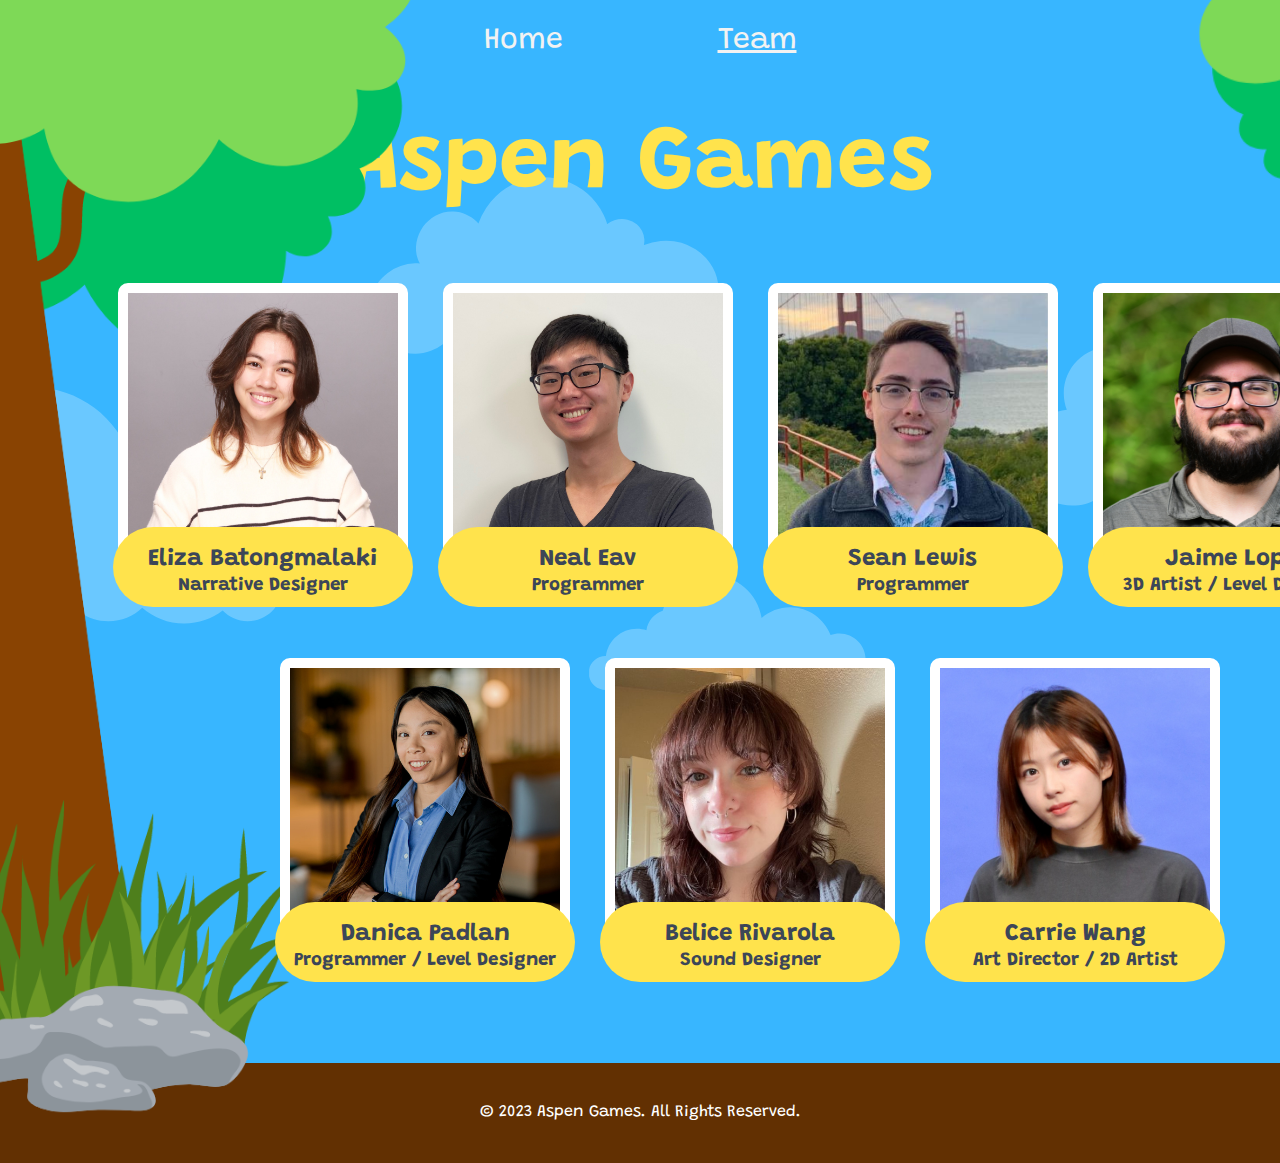
==== contact.html @ 2b208ebf "moved source files outside of src" ====
<!DOCTYPE html>
<html lang="en">
<head>
    <meta charset="UTF-8">
    <title>Featherbound</title>

    <!-- Links CSS stylesheet to this HTML page-->
    <link rel="stylesheet" type="text/css" href="style.css">
    <link rel="preconnect" href="https://fonts.googleapis.com">
    <link rel="preconnect" href="https://fonts.gstatic.com" crossorigin>
    <link href="https://fonts.googleapis.com/css2?family=Grandstander:ital,wght@0,100..900;1,100..900&display=swap" rel="stylesheet">

    <link rel="icon" href="images/CarrieGameArt/Logo.png">

</head>
<body>

    <!-- Navbar -->
    <div class="navbar">
        <a href="home.html">Home</a>
        <!-- <a href=#>About</a> -->
        <a class="active" href="contact.html">Team</a>
    </div>


    <!-- Title Section -->
    <div class="team-title">
        <p style="color: #FFE34C; font-size: 90px; font-weight: bold; margin-bottom: -78px;">
            Aspen Games
        </p>
    </div>   
    
    <!--Background Images-->
    <div class="background background-team-left" style="z-index: 2;">
        <img src="images/FinishedAssets/Left_Tree_Taller_Background.png" style="top:-500px">
    </div>

    <div class="background background-team-right">
        <img src="images/FinishedAssets/Right_Tree_Taller_Background.png">
    </div> 

    <!--Scrolling Background-->
    <div class="scrolling-image-container" style="z-index: -2;">
        <div class="scrolling-image"></div>
    </div>

    <div class="team-section" style="z-index: 3; position:relative;">

        <div class="team-row">
            <div class="team-profile">

                <!-- <img src="images/Placeholders/DefaultProfilePic.png"> -->
                <img src="images/TeamPics/Cropped/Eliza_Profile_Pic.png">

                <div class="team-member-label">
                    <h2>Eliza Batongmalaki</h2>
                    <h3>Narrative Designer</h3>
                </div>

            </div>

            <div class="team-profile">

                <img src="images/TeamPics/Cropped/Neal_Profile_Pic.png">
                <div class="team-member-label">
                    <h2>Neal Eav</h2>
                    <h3>Programmer</h3>
                </div>
            </div>

            <div class="team-profile">

                <img src="images/TeamPics/Cropped/Sean_Profile_Pic.png">
                <div class="team-member-label">
                    <h2>Sean Lewis</h2>
                    <h3>Programmer</h3>
                </div>
            </div>

            <div class="team-profile">

                <img src="images/TeamPics/Cropped/Jaime_Profile_Pic.png">

                <div class="team-member-label">
                    <h2>Jaime Lopez</h2>
                    <h3>3D Artist / Level Designer</h3>
                </div>
            </div>
            
        </div>

        <div class="team-row" style="margin-top:50px;">


            <div class="team-profile">

                <img src="images/TeamPics/Cropped/Danica_Profile_Pic.png">
                <div class="team-member-label">
                    <h2>Danica Padlan</h2>
                    <h3>Programmer / Level Designer</h3>
                </div>
            </div>

            <div class="team-profile">

                <img src="images/TeamPics/Cropped/Belice_Profile_Pic.png">

                <div class="team-member-label">
                    <h2>Belice Rivarola</h2>
                    <h3>Sound Designer</h3>
                </div>
            </div>

            <div class="team-profile">

                <img src="images/TeamPics/Cropped/Carrie_Profile_Pic.png">
    
                <div class="team-member-label">
                    <h2>Carrie Wang</h2>
                    <h3>Art Director / 2D Artist</h3>
                </div>
            </div>
        </div>
        
    </div>

    <footer style="z-index: 1;">
        <div class="aspen-games-text">
            <p>© 2023 Aspen Games. All Rights Reserved.</p>
        </div>  
    </footer>
</body>
</html>
---- style.css ----
body {
  background-color: #38B6FF;
  margin: auto;
  font-family: "Grandstander", "PT Sans", Calibri, Tahoma, sans-serif;
  overflow-x: hidden;
}

footer {
  background-color: #623002;
  text-align: center;
  color: white;

  height: 100px;
  margin-top: -20px;
  margin-bottom: -20px;
  text-align: center;
}

.aspen-games-text {
  padding-top: 25px;
}

.navbar {
  padding: 2%;
  text-align: center;
}

  /* Style the links inside the navigation bar */
  .navbar a {
    float: none;
    color: #f2f2f2;
    text-align: center;
    padding: 14px 75px;
    text-decoration: none;
    font-size: 30px;
  }
  
  /* Change the color of links on hover */
  .navbar a:hover {
    color: white;
    text-decoration: white dotted underline;
  }
  
  /* Add a color to the active/current link */
  .navbar a.active {
    /* background-color: #04AA6D; */
    color: #f2f2f2;
    text-decoration: #f2f2f2 underline;
  }

.top-title {
  margin: auto;
  padding-bottom: 50px;

  text-align: center;
}

.team-title {
  margin: auto;
  margin-top: -50px;
  /* margin-bottom: -50px; */
  text-align: center;
}

.background {
  position: absolute;
}

.background img {
  width: 90%;
  height: auto;
}

.background-home-left {
  top: -100px;
  left: -25px;
}

.background-team-left {
  top: -146px;
  left: -25px;
}

.background-home-right {
  top: -100px;
  /*left: 200px; */ /* 1196px */
  margin-left: 1196px;
  width: 32%;
  height: auto;
}

.background-team-right {
  top: -95px;
  left: 1196px; /* 1200px*/
  width: 32%;
  height: auto;
}

.background-team img {
  width: 90%;
  height: auto;
}

.video-trailer {
  background-color: #A4DBFF;
  width: 800px;
  height: 450px;

  margin: auto;
  margin-top: 0px;
  margin-bottom: -20px;
  padding: 25px;
  text-align: center;
  border-radius: 10px;
}

.brown-section {
  background-color: #623002;
  text-align: center;
  margin-top: 100px;
}

.tan-section {
  background-color: #EFE2B9;
  text-align: center;
  height: 600px;
}

.team-section {
  /* border-color: rgb(148, 206, 233);
  border-style: solid;
  border-width: 5px; */

  width: 1500px;
  height: auto;

  margin: auto;
  /* margin-bottom: 0px;
  margin-top: 0px; */

  /* padding-top: 25px; */
  margin-top: 150px;
  margin-bottom: 100px;

  text-align: center;
}

.team-row {
  text-align: center;

  /* border-color: rgb(144, 132, 223);
  border-style: solid;
  border-width: 5px; */

  height: auto;
}

.team-profile {
  text-align: center;
/* 
  border-color: rgb(79, 83, 141);
  border-style: solid;
  border-width: 5px; */

  /*margin-top: 10px;*/
  margin-left: 10px;
  margin-right: 10px;

  /* width: 60px and height: 70px ratio */
  width: 300px;
  height: 325px;

  display: inline-block;
  vertical-align: middle;
  text-align: center;
}

.team-profile img {
  width: 90%;
  height: auto;
  border: 10px solid white;
  border-radius: 10px;
}

.team-profile h3 {
  margin-top: -15px;
}

.team-member-label {
  background-color: #FFE34C;
  border-radius: 50px;
  color: #3C4658;

  position: absolute;
  margin-top: -50px;

  height: 80px;
  width: 300px;
}

.team-member-label h4 {
  margin: -15px;
}

.parent-box {

  /*debugging borders*/
  /* border-color: rgb(148, 206, 233);
  border-style: solid;
  border-width: 5px; */

  text-align: center;
  margin-top: -10px;

  padding-top: 50px;
  padding-bottom: 75px;
}

.parent-box p {
  margin: 20px;
  margin-top: 20px;
  padding: auto;
  font-size: 25px;
  color: #3C4658;
}

.child-box {
  background-color: #FFE34C;
  border: 1px solid #FFE34C;
  border-radius: 25px;

  width: 374px;
  height: 450px;

  margin-left: 90px;
  margin-right: 90px;

  display: inline-block;
  vertical-align: middle;
}

.child-box img {
  margin-top: 10px;
  margin-bottom: 20px;
  width: 90%;
  border: 10px solid #FFE34C;
  border-radius: 25px;
}

.child-box h1 {
  /* border-color: rgb(39, 25, 161);
  border-style: solid;
  border-width: 5px; */

  font-size: 40px;
  margin: 0;
  color: #2e3644;
}

#high-concept {
  /*debugging borders*/
  /* border-color: rgb(255, 40, 212);
  border-style: solid;
  border-width: 5px; */

  color:#FFE34C;
  padding-top: 50px;
  padding-left: 400px; 
  padding-right: 400px;
}

.scrolling-image-container {
  position: absolute;
  overflow: hidden;

  height: 750px;
  width: 1650px;
}

.scrolling-image {
  background: url("images/FinishedAssets/Scrolling-Clouds.png") repeat-x;

  height: 750px;
  width: 5760px;
  opacity: 0.25;
  animation: slide 30s linear infinite;
}

@keyframes slide {
  0% {
    transform: translate(0);
  }
  100% {
    transform: translate(-3840px); /* 2/3 of image width for seemless loop */
  }
}
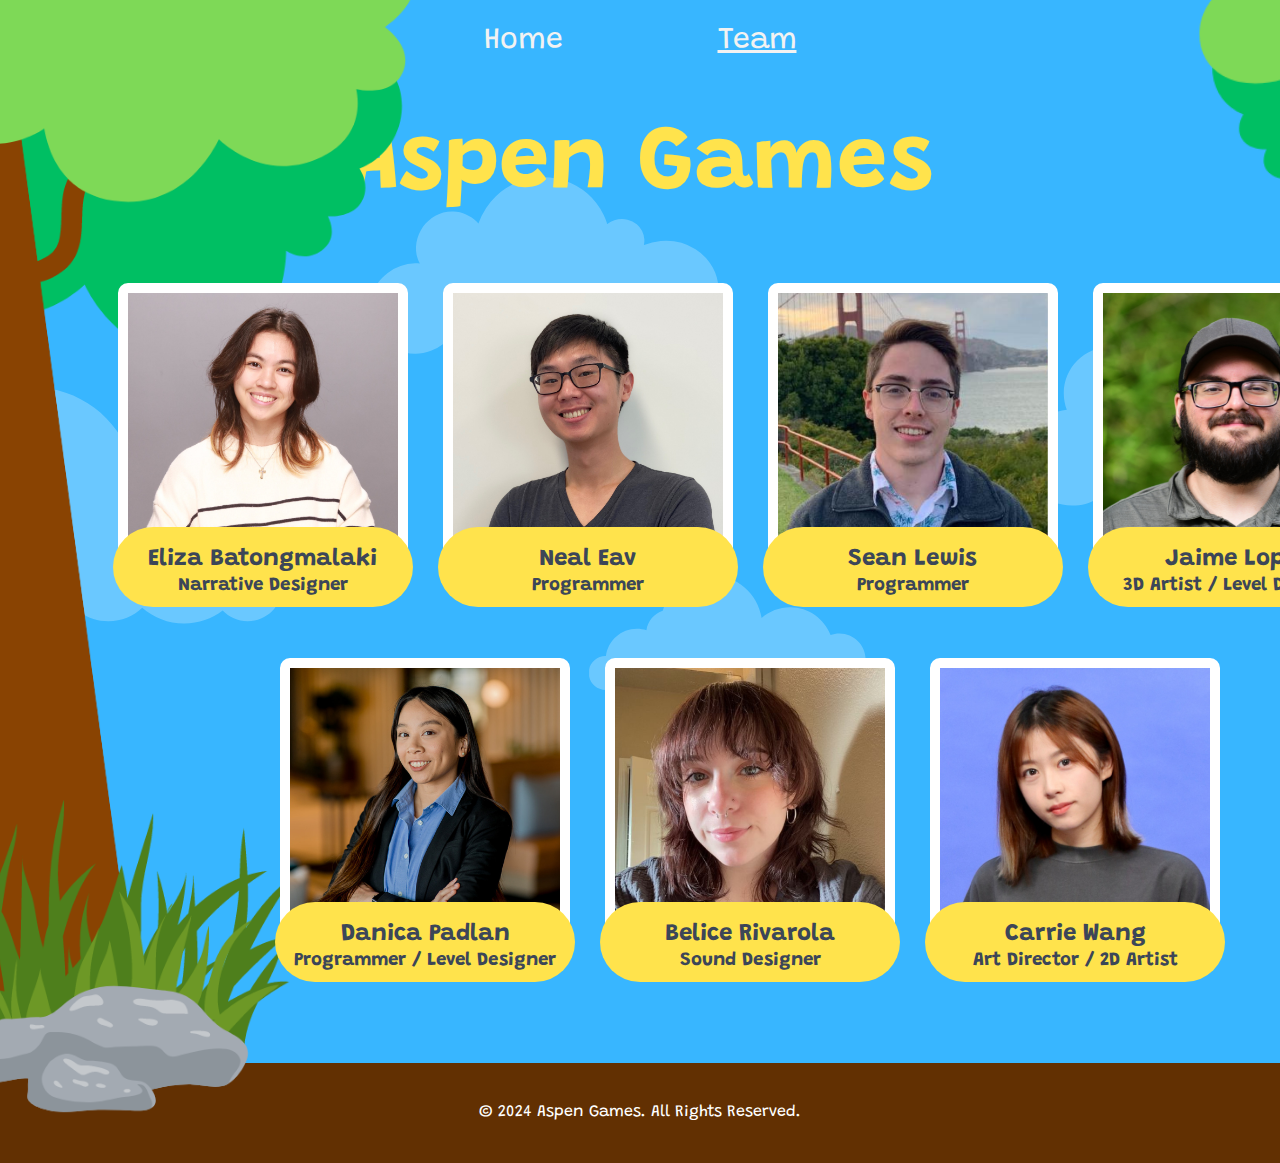
==== commit 47d1ebb6: "fixed home link and updated footer copyright to 2024" ====
--- a/contact.html
+++ b/contact.html
@@ -17,7 +17,7 @@
 
     <!-- Navbar -->
     <div class="navbar">
-        <a href="home.html">Home</a>
+        <a href="index.html">Home</a>
         <!-- <a href=#>About</a> -->
         <a class="active" href="contact.html">Team</a>
     </div>
@@ -126,7 +126,7 @@
 
     <footer style="z-index: 1;">
         <div class="aspen-games-text">
-            <p>© 2023 Aspen Games. All Rights Reserved.</p>
+            <p>© 2024 Aspen Games. All Rights Reserved.</p>
         </div>  
     </footer>
 </body>
